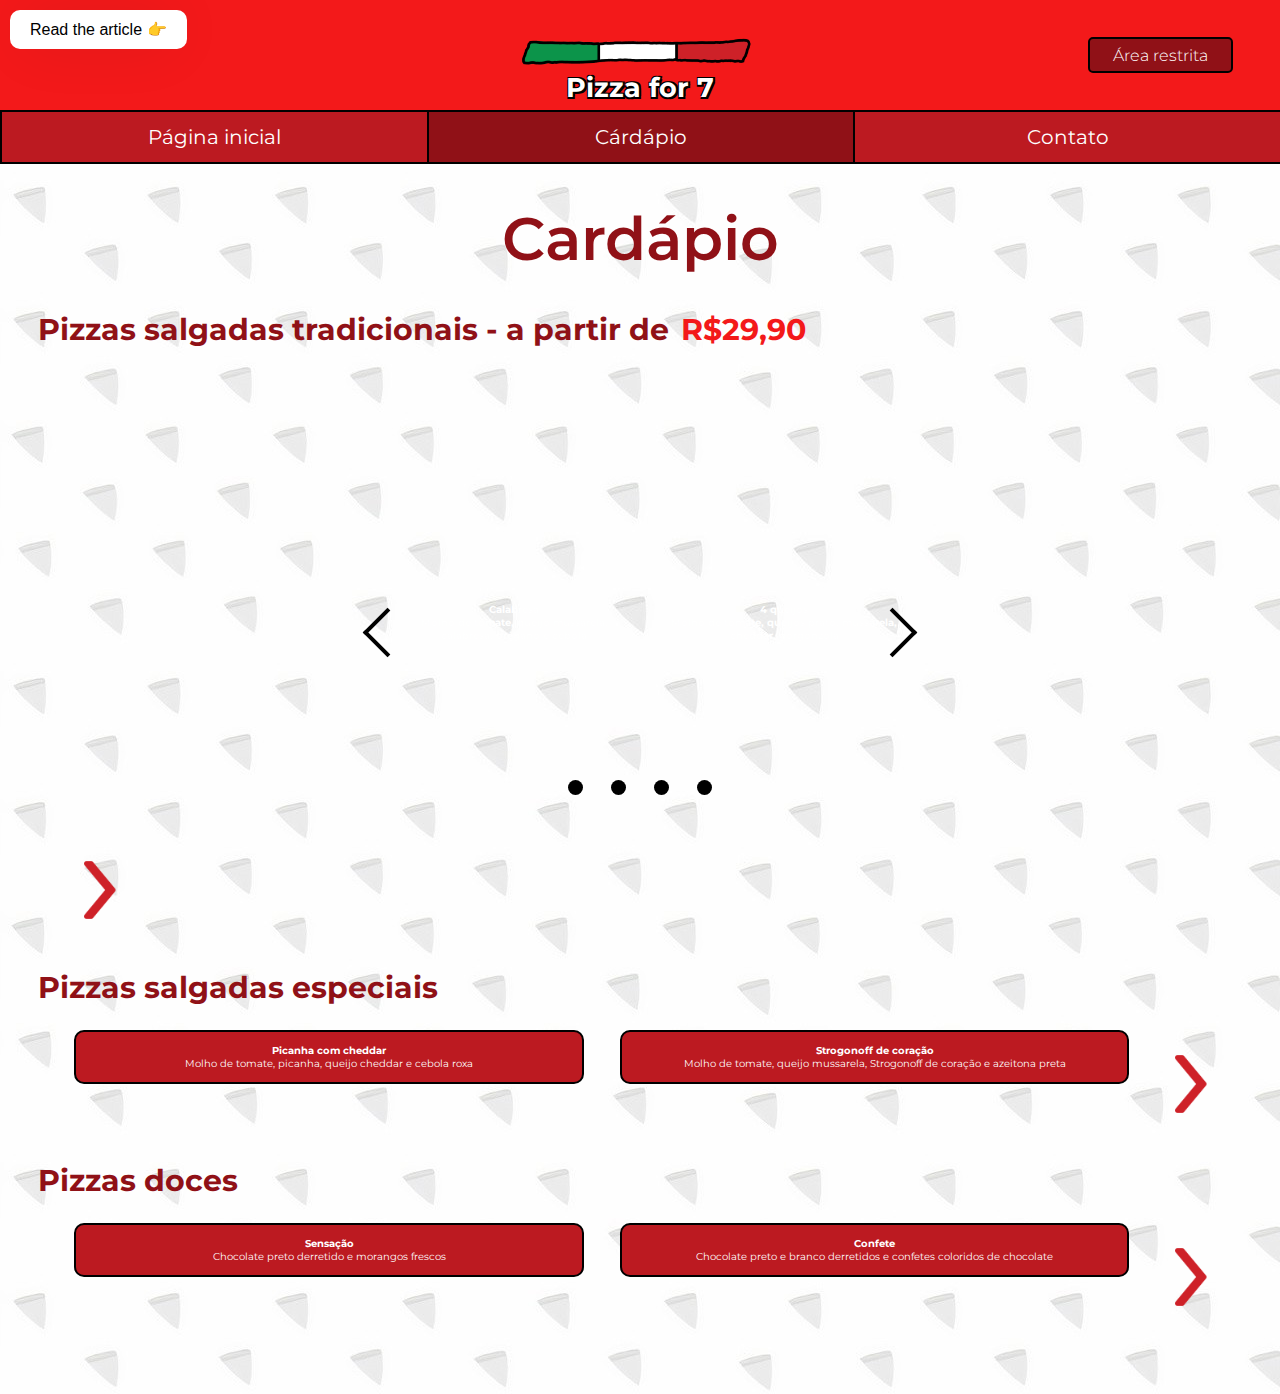
==== cardapio.html @ 8e425c6a "Add files via upload" ====
<!DOCTYPE html>
<html lang="pt-br">
<head>
    <meta charset="UTF-8">
    <link rel="stylesheet" href="reset.css">
    <link rel="stylesheet" href="style.css">
    <title>Pizza for 7 | Cardápio</title>
    <link rel="icon" type="image/png" href="fav.png">
</head>
<body>
    <header class="header">
        <div class="header-cima">
            <div class="logo-container">
                <img src="logo.png" alt="logopizza" class="logo">
            </div>
            <div class="nome-container">
                <h1 class="nome">Pizza for 7</h1>
            </div>
            <a href="area-restrita.html" class="area-restrita">
                <div>
                    <p>Área restrita</p>
                </div>
            </a>
        </div>
        <div class="header-baixo">
            <nav class="menu">
                <div class="inicial">
                    <a href="index.html">Página inicial</a>    
                </div>
                <div  class="cardapio" id="selecionado">
                    <a href="cardapio.html">Cárdápio</a>    
                </div>
                <div  class="contato">
                    <a href="contato.html">Contato</a>   
                </div> 
            </nav>
        </div>
    </header>
    <main class="main-cardapio">
        <h1 class="titulo">Cardápio</h1>
        <section class="divisao-categorias">
            <div class="sub">
                <a href="salgadas.html" class="sub">Pizzas salgadas tradicionais - a partir de <h4 id="preco">R$29,90</h4></a> 
                <div class="slider-container">
                    <div class="slider">
                        <div class="slides">
                          <div id="slides__1" class="slide">
                            <a href="#" class="sabor">
                                <div>
                                    <h4>Calabresa</h4>
                                    <p>Molho de tomate, queijo mussarela, calabresa, orégano e cebola</p>
                                </div>
                            </a>
                            <a href="#" class="sabor">
                                <h4>4 queijos</h4>
                                <p>Molho de tomate, queijos prato, mussarela, cheddar, gorgonzola</p>
                            </a>
                          </div>
                          <div id="slides__2" class="slide">
                            <span class="slide__text">2</span>
                            <a class="slide__prev" href="#slides__1" title="Prev"></a>
                            <a class="slide__next" href="#slides__3" title="Next"></a>
                          </div>
                          <div id="slides__3" class="slide">
                            <span class="slide__text">3</span>
                            <a class="slide__prev" href="#slides__2" title="Prev"></a>
                            <a class="slide__next" href="#slides__4" title="Next"></a>
                          </div>
                          <div id="slides__4" class="slide">
                            <span class="slide__text">4</span>
                            <a class="slide__prev" href="#slides__3" title="Prev"></a>
                            <a class="slide__next" href="#slides__1" title="Prev"></a>
                          </div>
                        </div>
                        <div class="slider__nav">
                          <a class="slider__navlink" href="#slides__1"></a>
                          <a class="slider__navlink" href="#slides__2"></a>
                          <a class="slider__navlink" href="#slides__3"></a>
                          <a class="slider__navlink" href="#slides__4"></a>
                        </div>
                      </div>
                </div>       
            </div>
            
            <img src="seta.png" alt="setinha pro lado" class="seta">
    </section>
    <section class="divisao-categorias">
        <a href="salgadas-especiais.html" class="sub">Pizzas salgadas especiais</a>
        <a href="#" class="sabor">
            <h4>Picanha com cheddar</h4>
            <p>Molho de tomate, picanha, queijo cheddar e cebola roxa</p>
        </a>
        <a href="#" class="sabor">
            <h4>Strogonoff de coração</h4>
            <p>Molho de tomate, queijo mussarela, Strogonoff de coração e azeitona preta</p>
        </a>
        <img src="seta.png" alt="setinha pro lado" class="seta">
    </section>
    <section class="divisao-categorias">
        <a class="sub" href="doces.html">Pizzas doces</a>
        <a href="#" class="sabor">
            <h4>Sensação</h4>
            <p>Chocolate preto derretido e morangos frescos</p>
        </a>
        <a href="#" class="sabor">
            <h4>Confete</h4>
            <p>Chocolate preto e branco derretidos e confetes coloridos de chocolate</p>
        </a>
        <img src="seta.png" alt="setinha pro lado" class="seta">
    </section>
    <div class="slider-container">
        
      </div>
      
      <a href="https://alvarotrigo.com/blog/create-a-slider-with-pure-CSS/" target="_blank" class="read-article">
        Read the article 👉
      </a>
    </main>
</body>
</html>
---- style.css ----
@import url('https://fonts.googleapis.com/css2?family=Montserrat:wght@400;600;700;800;900&display=swap');

:root {
    --vermelhoclaro: #F3191A;
    --vermelhomedio: #BC1A21;
    --vermelhoescuro: #901117;
    --amarelo: #ffca08;
}

* {
    margin: 0;
    padding: 0;
    font-family:'Montserrat', sans-serif;
}


nav, a {
    position: relative;
}


a {
    text-decoration: none;
    color: inherit;
}

body {
    overflow-x: hidden;
}

.header {
    text-align: center;
    width: 100%;
    display: flex;
    flex-wrap: wrap;
    color: white;
}

.header-cima {
    background-color: var(--vermelhoclaro);
    display: flex;
    flex-wrap: wrap;
    width: 100%;
    height: 110px;
    align-items: center;
}

.logo-container {
    text-align: center;
    width: 100%;
}

.logo {
    width: 20%;
}

.nome-container {
    position: absolute;
    margin-top: 5%;
    text-align: center;
    width: 100%;
    text-shadow: -1.5px -1.5px 0 #000, 1.5px -1.5px 0 #000, -1.5px 1.5px 0 #000, 1.5px 1.5px 0 #000;
}

.nome {
    font-size: 27px;
}

.area-restrita {
    width: 10%;
    background-color: var(--vermelhoescuro);
    position: absolute;
    padding: 0.5%;
    border-radius: 5px;
    border: solid black 2px;
    text-decoration: none;
    margin-left: 85%;
    color: white;
    font-weight: 300;
}

.area-restrita:hover {
    background-color:#BC1A21;
}

.header-baixo {
    width: 100%;
    background-color: var(--vermelhomedio);
    text-decoration: none;
}

.menu {
    display: flex;
    text-align: center;
}

.inicial, .cardapio, .contato {
    width: 33.333%;
    padding: 1% 0 1% ;
    border: solid black 2px;
    text-align: center;
    font-size: 20px;
}

.inicial:hover, .cardapio:hover, .contato:hover {
    background-color:#901117;
}

.contato {
    border-right: none;
}

.cardapio {
    border-left: none;
    border-right: none;
}

#selecionado {
    background-color: var(--vermelhoescuro);
}

main {
    padding-top: 2%;
    background-image: url('background2.jpg');
    /* background-repeat:repeat; */
    background-size: auto;
}

#inicial-main {
    width: 100%;
    display: flex;
    flex-wrap: wrap;
}

.bloco {
    width: 33.33%;
    text-align: center;
}    
    
.titulo-index {
    color: var(--vermelhoescuro);
    font-size: 35px;
    font-weight: 600;
}

.titulo-index:hover {
    color: var(--vermelhoclaro);
}

.titulo {
    color: var(--vermelhoescuro);
    width: 100%;
    font-size: 60px;
    font-weight: 600;
    margin-bottom: 3%;
    text-align: center;
}

#destaque {
    width: 100%;
}

.fundo {
    width: 75%;
    height: 70%;
    background-color: var(--vermelhomedio);
    margin: 5% 12.5% 0 12.5%;
    border-radius: 10px;
    border: solid black 2px;
    padding: 5% 2% 5% 2%;
}

.fundo:hover {
    background-color:#F3191A ;
}

.pizza {
    width: 60%;
}

.texto {
    font-weight: 400;
    font-size: 15px;
    color: white;
}

.amarelo {
    color: #ffca08;
    font-weight: 600;
    font-size: 25px;
}

#selecao {
    color: white;
    margin-top: 30%;
}

.combo {
    margin: 4% 0 2.5% 0;
    width: 80%;
}

.balls {
    display: flex;
    width: 100%;
    margin-left: 44%;
}

.ball {
    border-radius: 50%;
    width: 15px;
    height: 15px;
    background-color: #000;
    margin: 5% 2% 5% 0%;
    background-color:#F3191A;
}

#first, #second, #third {
    background-color: #901117;
}

#last {
    margin-right: 0;
}

.fale-conosco {
    display: flex;
    flex-wrap: wrap;
    text-align: center;
}

.subtitulo {
    width: 100%;
    color: var(--vermelhoescuro);
    font-size: 35px;
    font-weight: 600;
    margin-bottom: 2%;
    text-align: center;
}

.contatos {
    width: 100%;
    display: flex;
    justify-content: center;
    margin-bottom: 4%;
}

.icon {
    width: 50px;
    height: 50px;
    margin: 0 1% 0 5%;
    margin-top: 0.5%;
}

.telefones {
    background-color: var(--vermelhoclaro);
    border: #901117 solid 2px;
    border-radius: 10px;
    width: 186px;
    color: white;
    font-size: 24px;
    padding: 1% 0.5% 1% 0.5%;
    margin-right: 4.5%;
}

.app {
    display: flex;
    flex-wrap: wrap;
    margin-bottom: 4%;
}

#code {
    width: 15%;
    margin-left: 42.5%;
}

#code:hover {
    cursor: pointer;
    width: 18%;
    margin-left: 41%;
}

#endereco {
    display: flex;
    flex-wrap: wrap;
}

#map {
    margin-left: 25%;
    width: 50%;
    margin-bottom: 10%;
}

.main-cardapio {
    padding: 3%;
}

.divisao-categorias {
    display: flex;
    flex-wrap: wrap;
    margin-bottom: 2%;
}

.sub {
    display: flex;
    flex-wrap: wrap;
    width: 100%;
    margin-bottom: 2%;
    font-size: 30px;
    color: var(--vermelhoescuro);
    font-weight: 700;
}

#preco {
    color: var(--vermelhoclaro);
    margin-left: 1%;
}

.sabor {
    margin-left: 3%;
    width: 40%;
    height: 10%;
    background-color: var(--vermelhomedio);
    color: white;
    font-size: 10px;
    text-align: center;
    padding: 1%;
    border: #000 solid 2px;
    border-radius: 10px;
}

.sabor:hover {
    background-color: var(--vermelhoclaro);
}

.seta {
    margin: 1.5% 0 1.5% 2%;
    width: 6%;
    height: 4%;
}

.seta:hover {
    cursor: pointer;
}

body::-webkit-scrollbar {
    width: 12px;               /* width of the entire scrollbar */
}
  
body::-webkit-scrollbar-track {
    background: var(--vermelhoescuro);        /* color of the tracking area */
}
  
body::-webkit-scrollbar-thumb {
    background-color: var(--vermelhoclaro);    /* color of the scroll thumb */
    border-radius: 20px;       /* roundness of the scroll thumb */
    border: 2px solid #000;  /* creates padding around scroll thumb */
}

.slider-container {
    display: flex;
    align-items: center;
    justify-content: center;
    height: 100%;
    width: 100%;
  }
  
  .slider {
    width: 100%;
    max-width: 600px;
    height: 400px;
    margin: 20px;
    text-align: center;
    border-radius: 20px;
    overflow: hidden;
    position: relative;
  }
  
  .slides {
    display: flex;
    overflow-x: scroll;
    position: relative;
    scroll-behavior: smooth;
    scroll-snap-type: x mandatory;
  }

  .slide {
    display: flex;
    justify-content: center;
    align-items: center;
    flex-shrink: 0;
    width: 100%;
    height: 400px;
    scroll-snap-align: center;
    margin-right: 0px;
    box-sizing: border-box;
    transform-origin: center center;
    transform: scale(1);
  }
  
  .slide__text {
    font-size: 40px;
    font-weight: bold;
    font-family: sans-serif;
  }
  
  .slide a {
    background: none;
    border: none;
  }
  
  a.slide__prev,
  .slider::before {
    transform: rotate(135deg);
    -webkit-transform: rotate(135deg);
    left: 5%;
  }
  
  a.slide__next,
  .slider::after {
    transform: rotate(-45deg);
    -webkit-transform: rotate(-45deg);
    right: 5%;
  }
  
  .slider::before,
  .slider::after,
  .slide__prev,
  .slide__next {
    position: absolute;
    top: 48%;
    width: 35px;
    height: 35px;
    border: solid black;
    border-width: 0 4px 4px 0;
    padding: 3px;
    box-sizing: border-box;
  }
  
  .slider::before,
  .slider::after {
    content: "";
    z-index: 1;
    background: none;
    pointer-events: none;
  }
  
  .slider__nav {
    box-sizing: border-box;
    position: absolute;
    bottom: 5%;
    left: 50%;
    width: 200px;
    margin-left: -100px;
    text-align: center;
  }
  
  .slider__navlink {
    display: inline-block;
    height: 15px;
    width: 15px;
    border-radius: 50%;
    background-color: black;
    margin: 0 10px 0 10px;
  }
  
  
  
  
  
  
  
  
  .read-article{
    position: absolute;
    top: 10px;
    left: 10px;
    z-index: 999;
    color: #000;
    background: white;
    padding: 10px 20px;
    border-radius: 10px;
    font-family: arial;
    text-decoration: none;
    box-shadow: rgb(50 50 93 / 25%) 0 0 100px -20px, rgb(0 0 0 / 30%) 0 0 60px -15px;
  }
  .read-article:hover{
      background: #d5d5d5;
      box-shadow: rgb(50 50 93 / 25%) 0 0 100px -20px, rgb(0 0 0 / 30%) 0 0 60px 0px;
  }
  iframe[sandbox] .read-article{
    display: none;
  }

#main-novidades {
    display: flex;
    flex-wrap: wrap;
    text-align: center;
}

.background {
    width: 30%;
    height: 300px;
    background-color: var(--vermelhomedio);
    margin: 0 1.5% 2% 1.5%;
    border-radius: 10px;
    border: solid black 2px;
}

.sub-novidades {
 color: white;
 font-size: 20px;
 font-weight: 400;
}

.preco {
    font-weight: 600;
    color: #ffca08;
}
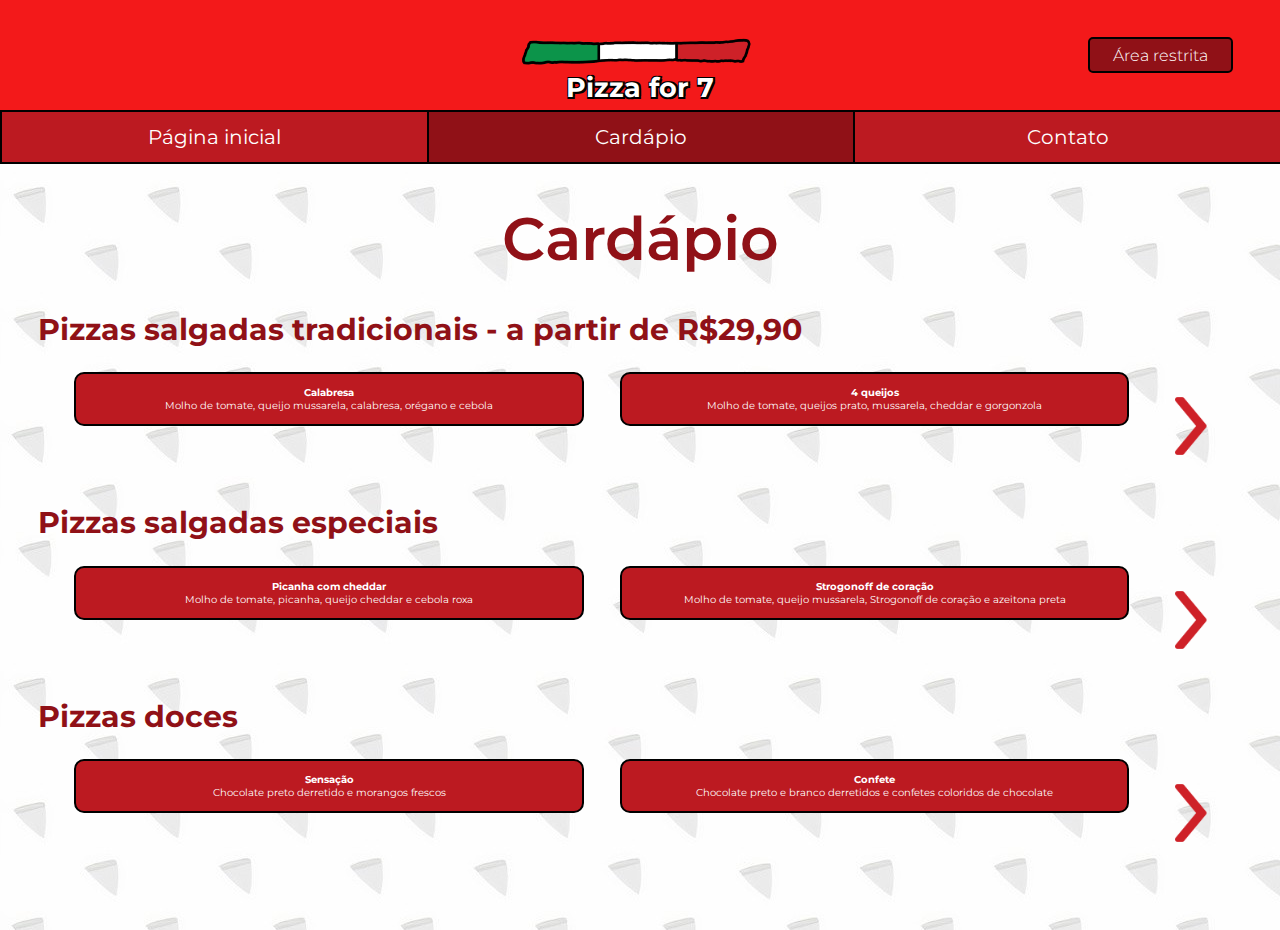
==== commit 36691900: "Update cardapio.html" ====
--- a/cardapio.html
+++ b/cardapio.html
@@ -2,7 +2,6 @@
 <html lang="pt-br">
 <head>
     <meta charset="UTF-8">
-    <link rel="stylesheet" href="reset.css">
     <link rel="stylesheet" href="style.css">
     <title>Pizza for 7 | Cardápio</title>
     <link rel="icon" type="image/png" href="fav.png">
@@ -28,7 +27,7 @@
                     <a href="index.html">Página inicial</a>    
                 </div>
                 <div  class="cardapio" id="selecionado">
-                    <a href="cardapio.html">Cárdápio</a>    
+                    <a href="cardapio.html">Cardápio</a>    
                 </div>
                 <div  class="contato">
                     <a href="contato.html">Contato</a>   
@@ -38,50 +37,16 @@
     </header>
     <main class="main-cardapio">
         <h1 class="titulo">Cardápio</h1>
-        <section class="divisao-categorias">
-            <div class="sub">
-                <a href="salgadas.html" class="sub">Pizzas salgadas tradicionais - a partir de <h4 id="preco">R$29,90</h4></a> 
-                <div class="slider-container">
-                    <div class="slider">
-                        <div class="slides">
-                          <div id="slides__1" class="slide">
-                            <a href="#" class="sabor">
-                                <div>
-                                    <h4>Calabresa</h4>
-                                    <p>Molho de tomate, queijo mussarela, calabresa, orégano e cebola</p>
-                                </div>
-                            </a>
-                            <a href="#" class="sabor">
-                                <h4>4 queijos</h4>
-                                <p>Molho de tomate, queijos prato, mussarela, cheddar, gorgonzola</p>
-                            </a>
-                          </div>
-                          <div id="slides__2" class="slide">
-                            <span class="slide__text">2</span>
-                            <a class="slide__prev" href="#slides__1" title="Prev"></a>
-                            <a class="slide__next" href="#slides__3" title="Next"></a>
-                          </div>
-                          <div id="slides__3" class="slide">
-                            <span class="slide__text">3</span>
-                            <a class="slide__prev" href="#slides__2" title="Prev"></a>
-                            <a class="slide__next" href="#slides__4" title="Next"></a>
-                          </div>
-                          <div id="slides__4" class="slide">
-                            <span class="slide__text">4</span>
-                            <a class="slide__prev" href="#slides__3" title="Prev"></a>
-                            <a class="slide__next" href="#slides__1" title="Prev"></a>
-                          </div>
-                        </div>
-                        <div class="slider__nav">
-                          <a class="slider__navlink" href="#slides__1"></a>
-                          <a class="slider__navlink" href="#slides__2"></a>
-                          <a class="slider__navlink" href="#slides__3"></a>
-                          <a class="slider__navlink" href="#slides__4"></a>
-                        </div>
-                      </div>
-                </div>       
-            </div>
-            
+    <section class="divisao-categorias">
+            <a href="salgadas.html" class="sub">Pizzas salgadas tradicionais - a partir de R$29,90</a>
+            <a href="#" class="sabor">
+                <h4>Calabresa</h4>
+                <p>Molho de tomate, queijo mussarela, calabresa, orégano e cebola</p>
+            </a>
+            <a href="#" class="sabor">
+                <h4>4 queijos</h4>
+                <p>Molho de tomate, queijos prato, mussarela, cheddar e gorgonzola</p>
+            </a>
             <img src="seta.png" alt="setinha pro lado" class="seta">
     </section>
     <section class="divisao-categorias">
@@ -108,13 +73,6 @@
         </a>
         <img src="seta.png" alt="setinha pro lado" class="seta">
     </section>
-    <div class="slider-container">
-        
-      </div>
-      
-      <a href="https://alvarotrigo.com/blog/create-a-slider-with-pure-CSS/" target="_blank" class="read-article">
-        Read the article 👉
-      </a>
     </main>
 </body>
-</html>+</html>
